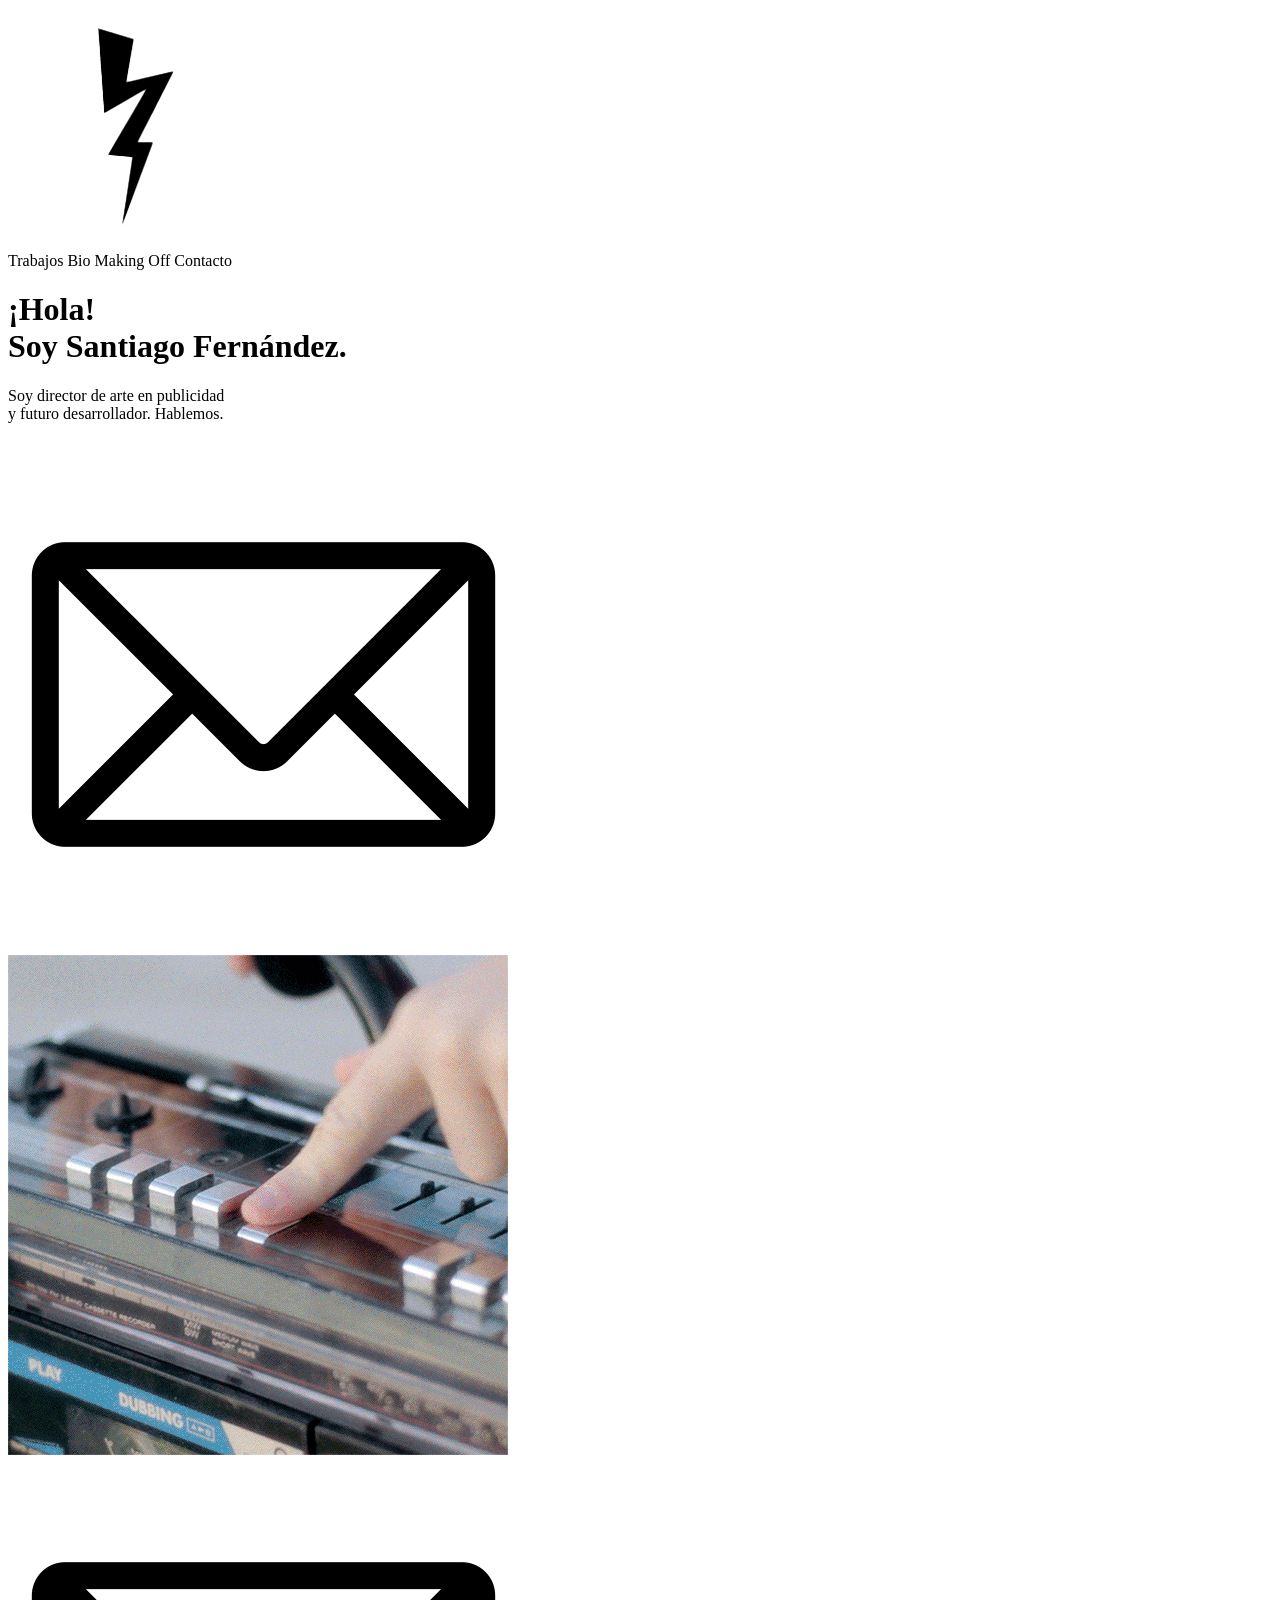
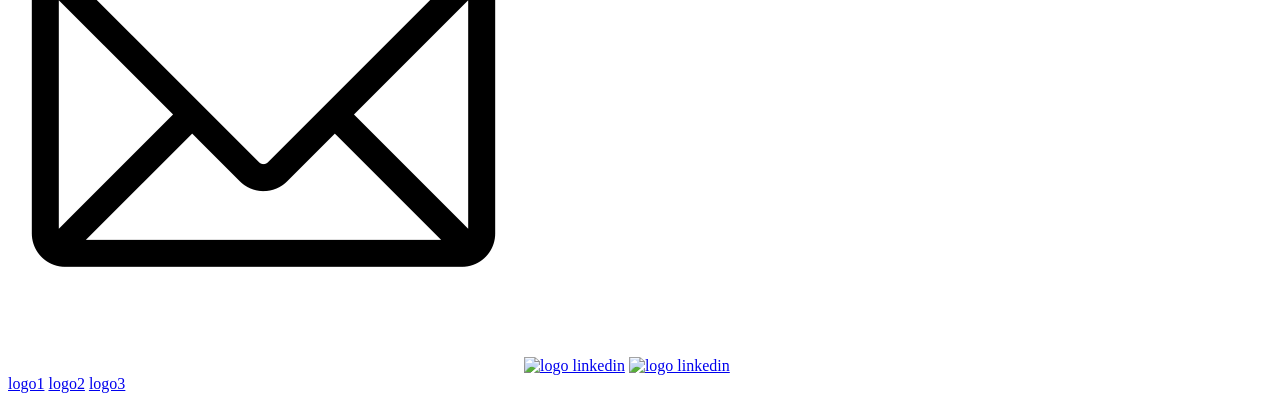
==== index.html @ 610b8cfe "commit despues de vincular remote github" ====
<!-- doc y tipo -->
<!DOCTYPE html>
<!-- idioma -->
<html lang="en">
  <!-- cabecera -->

  <head>
    <meta charset="UTF-8" />
    <meta http-equiv="X-UA-Compatible" content="IE=edge" />
    <meta name="viewport" content="width=device-width, initial-scale=1.0" />
    <title>Santiago Fernández</title>
    <link rel="shortcut icon" href="img/favicon.ico" />
    <!-- estilo externo -->
    <link rel="stylesheet" href="styles/style.css" />
    <!-- tipografias -->

    <!-- rubik -->
    <link rel="preconnect" href="https://fonts.googleapis.com" />
    <link rel="preconnect" href="https://fonts.gstatic.com" crossorigin />
    <link
      href="https://fonts.googleapis.com/css2?family=Rubik+Mono+One&display=swap"
      rel="stylesheet"
    />

    <!-- roboto -->
    <link rel="preconnect" href="https://fonts.googleapis.com" />
    <link rel="preconnect" href="https://fonts.gstatic.com" crossorigin />
    <link
      href="https://fonts.googleapis.com/css2?family=Roboto:wght@900&display=swap"
      rel="stylesheet"
    />

    <link rel="preconnect" href="https://fonts.googleapis.com" />
    <link rel="preconnect" href="https://fonts.gstatic.com" crossorigin />
    <link
      href="https://fonts.googleapis.com/css2?family=Roboto:wght@300&display=swap"
      rel="stylesheet"
    />
  </head>

  <!-- cuerpo -->

  <body>
    <!-- barra de navegacion -->
    <div class="nav">
      <!-- logo que va al home. Es el mismo para volver desde las otras paginas -->
      <span
        ><a href="index.html"
          ><img class="logoRayito" src="img/logo_home.png" alt="logoRayito"
        /></a>
      </span>

      <!-- secciones del sitio -->
      <div class="secciones">
        <a
          style="text-decoration: none; color: black"
          href="pages/trabajos.html"
          >Trabajos</a
        >

        <a style="text-decoration: none; color: black" href="pages/bio.html"
          >Bio</a
        >

        <a
          style="text-decoration: none; color: black"
          href="pages/Making_Off.html"
          >Making Off</a
        >

        <a
          style="text-decoration: none; color: black"
          href="pages/contacto.html"
          >Contacto</a
        >
      </div>
    </div>

    <!-- Titulo presentacion e inicio de web -->
    <div class="portada">
      <div class="textoIntro">
        <h1>
          ¡Hola! <br />
          Soy Santiago Fernández.
        </h1>
        <!-- Texto presentacion que va junto con el titulo -->
        <p>
          Soy director de arte en publicidad <br />
          y futuro desarrollador. Hablemos.
        </p>

        <!-- boton icono de mail que va debajo del texto de presentacion -->

        <div>
          <a href="pages/contacto.html"
            ><img class="sobre" src="img/img_home_mail.png" alt="iconoContacto"
          /></a>
        </div>
      </div>
    </div>

    <!-- background que va a la mitad y del lado derecho -->
    <span>
      <img class="gifBack" src="img/gif_home_ani.gif" alt="link trabajos"
    /></span>

    <!-- <a href="pages/trabajos.html">
        <section class="gifback">
        </section>
    </a> -->

    <!-- footer con logos de redes. va del lado izquierdo -->
    <footer class="footer">
      <span>
        <a class="footerMail" href="pages/contacto.html"
          ><img src="img/img_home_mail.png" alt="link contacto"
        /></a>

        <a
          class="footerIn"
          href="https://www.linkedin.com/in/santiago-fernández-19b98869/"
          ><img src="img/logo_in.png" alt="logo linkedin"
        /></a>

        <a
          class="footerIg"
          href="https://www.instagram.com/rayito.rayito.rayito/"
          ><img src="img/logo_ig.png" alt="logo linkedin"
        /></a>
      </span>
    </footer>

    <div class="footeralt">
      <a href="logo1">logo1</a>
      <a href="logo2">logo2</a>
      <a href="logo3">logo3</a>
    </div>
  </body>
</html>
<!-- fin del sitio -->
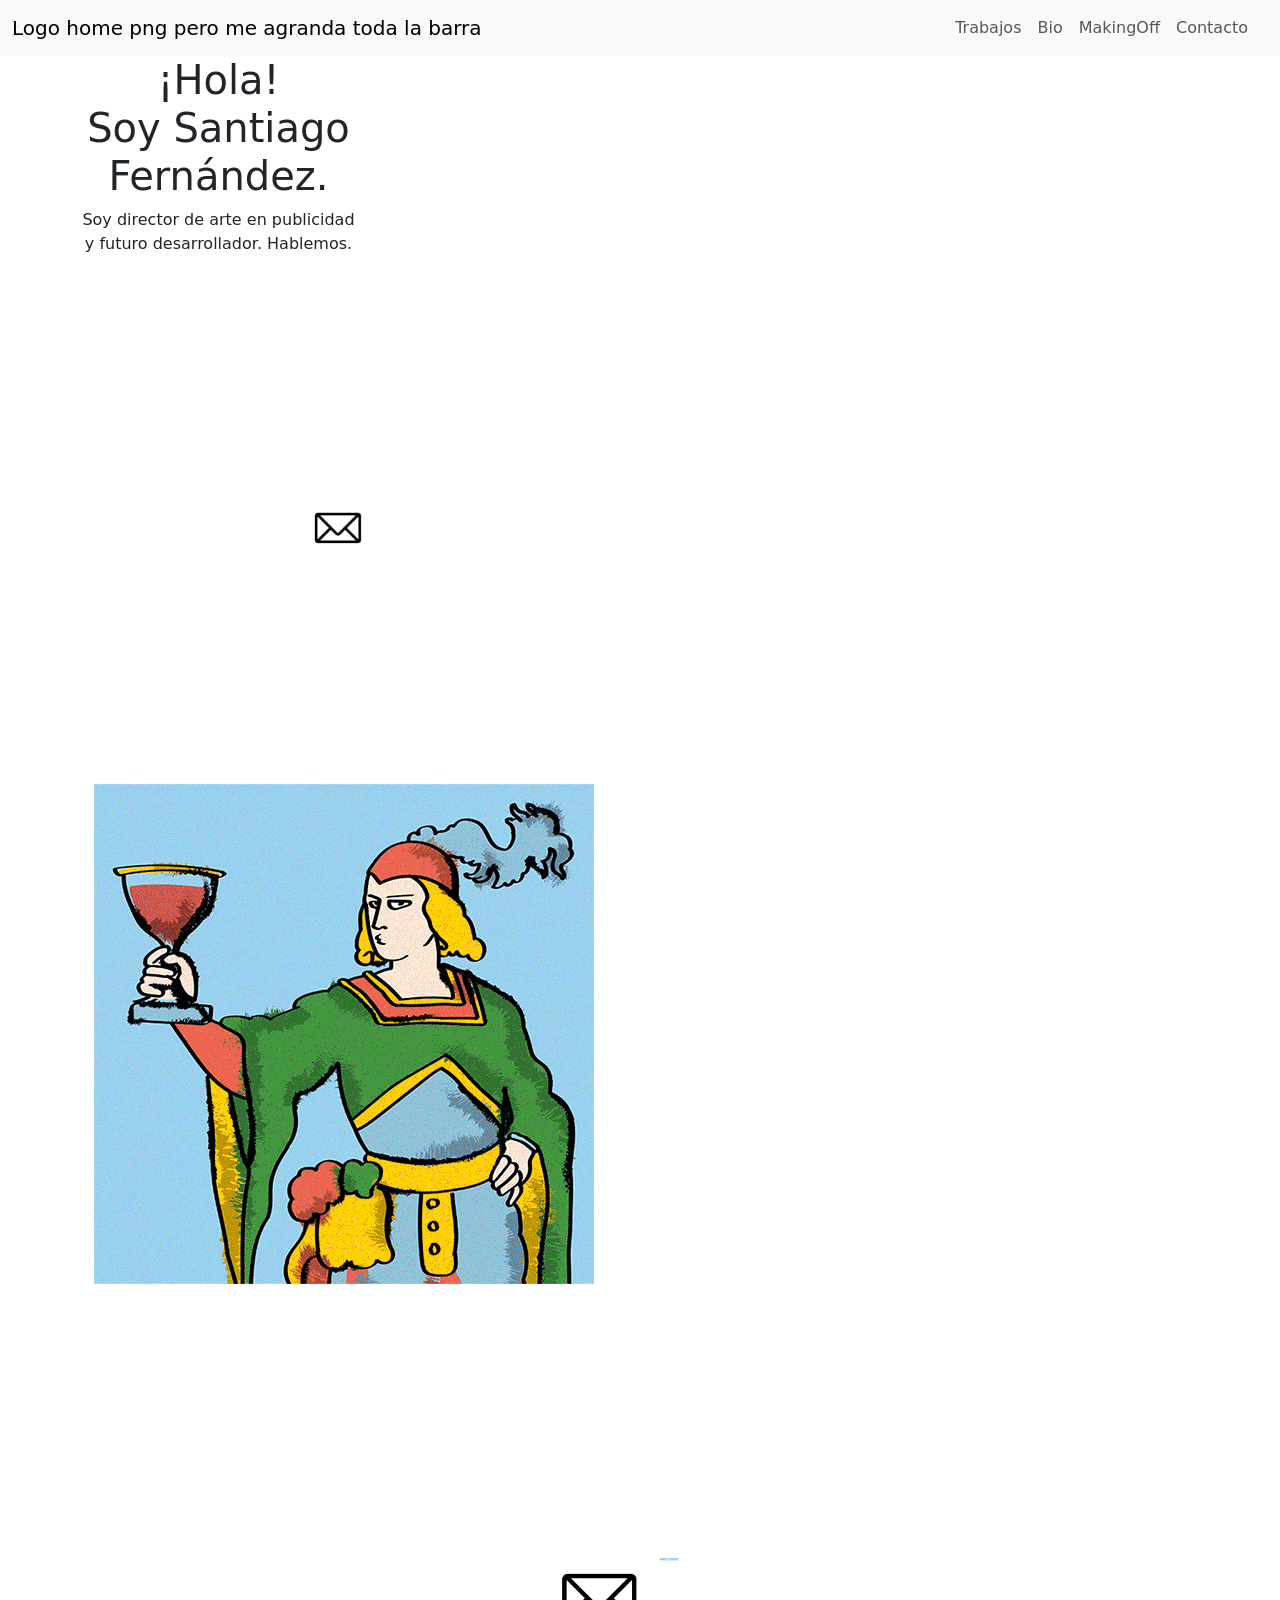
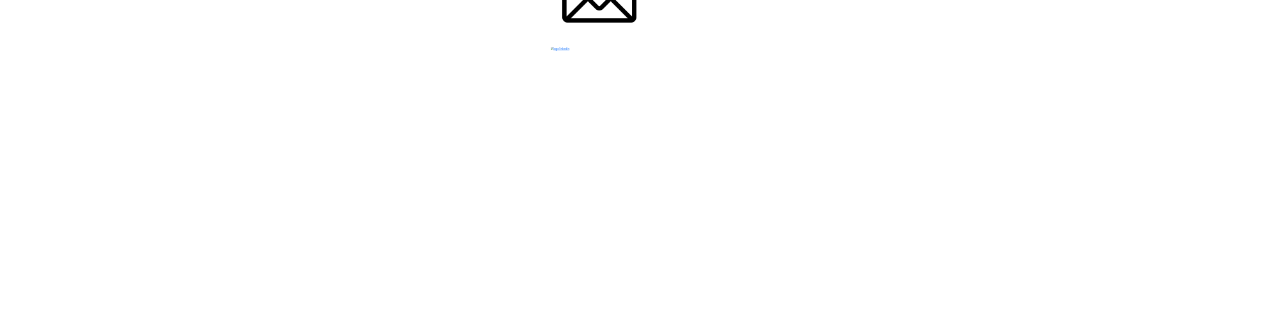
==== commit 584dee08: "commit pre entrega 2" ====
--- a/index.html
+++ b/index.html
@@ -3,7 +3,6 @@
 <!-- idioma -->
 <html lang="en">
   <!-- cabecera -->
-
   <head>
     <meta charset="UTF-8" />
     <meta http-equiv="X-UA-Compatible" content="IE=edge" />
@@ -11,7 +10,7 @@
     <title>Santiago Fernández</title>
     <link rel="shortcut icon" href="img/favicon.ico" />
     <!-- estilo externo -->
-    <link rel="stylesheet" href="styles/style.css" />
+    <link rel="stylesheet" href="css/styles.css" />
     <!-- tipografias -->
 
     <!-- rubik -->
@@ -36,22 +35,69 @@
       href="https://fonts.googleapis.com/css2?family=Roboto:wght@300&display=swap"
       rel="stylesheet"
     />
+
+    <!-- css bootstrap -->
+    <link
+      href="https://cdn.jsdelivr.net/npm/bootstrap@5.3.0-alpha1/dist/css/bootstrap.min.css"
+      rel="stylesheet"
+      integrity="sha384-GLhlTQ8iRABdZLl6O3oVMWSktQOp6b7In1Zl3/Jr59b6EGGoI1aFkw7cmDA6j6gD"
+      crossorigin="anonymous"
+    />
   </head>
 
   <!-- cuerpo -->
 
   <body>
+
+    <!-- NavBar de bootstrap modificada -->
+    <nav class="navbar navbar-expand-lg bg-body-tertiary">
+      <div class="container-fluid">
+        <a class="navbar-brand" href="index.html">Logo home png pero me agranda toda la barra</a>
+        <button class="navbar-toggler" type="button" data-bs-toggle="collapse" data-bs-target="#navbarNav" aria-controls="navbarNav" aria-expanded="false" aria-label="Toggle navigation">
+          <span class="navbar-toggler-icon"></span>
+        </button>
+        <!-- modificacion -->
+<div class="container">
+  <div class="row float-end">
+    <div class="row">
+
+        <div class="collapse navbar-collapse" id="navbarNav">
+          <ul class="navbar-nav">
+            <li class="nav-item">
+              <a class="nav-link" href="pages/trabajos.html">Trabajos</a>
+            </li>
+            <li class="nav-item">
+              <a class="nav-link" href="pages/bio.html">Bio</a>
+            </li>
+            <li class="nav-item">
+              <a class="nav-link" href="pages/Making_Off.html">MakingOff</a>
+            </li>
+            <li class="nav-item">
+              <a class="nav-link" href="pages/contacto.html">Contacto</a>
+            </li>
+          </ul>
+        </div>
+
+      </div>
+    </div>
+  </div>
+
+      </div>
+    </nav>
+
+
+
     <!-- barra de navegacion -->
-    <div class="nav">
+    <!-- <div class="nav"> -->
       <!-- logo que va al home. Es el mismo para volver desde las otras paginas -->
-      <span
-        ><a href="index.html"
+      <!-- <div>
+        <a href="index.html"
           ><img class="logoRayito" src="img/logo_home.png" alt="logoRayito"
         /></a>
-      </span>
+      </div> -->
 
       <!-- secciones del sitio -->
-      <div class="secciones">
+      <!-- <div class="secciones">
         <a
           style="text-decoration: none; color: black"
           href="pages/trabajos.html"
@@ -74,35 +120,48 @@
           >Contacto</a
         >
       </div>
-    </div>
-
-    <!-- Titulo presentacion e inicio de web -->
-    <div class="portada">
-      <div class="textoIntro">
-        <h1>
-          ¡Hola! <br />
-          Soy Santiago Fernández.
-        </h1>
-        <!-- Texto presentacion que va junto con el titulo -->
-        <p>
-          Soy director de arte en publicidad <br />
-          y futuro desarrollador. Hablemos.
-        </p>
-
-        <!-- boton icono de mail que va debajo del texto de presentacion -->
-
-        <div>
-          <a href="pages/contacto.html"
-            ><img class="sobre" src="img/img_home_mail.png" alt="iconoContacto"
-          /></a>
-        </div>
-      </div>
-    </div>
-
-    <!-- background que va a la mitad y del lado derecho -->
-    <span>
-      <img class="gifBack" src="img/gif_home_ani.gif" alt="link trabajos"
-    /></span>
+    </div> -->
+
+    <div class="container portada">
+      <div class="row textoIntro">
+        <!-- bloque col para desktop  -->
+        <div class="col-lg-6 col-xl-6 col-xxl-6">
+          <!-- bloques col elementos -->
+          <div class="col-xs-12 col-lg-6 col-xl-6 col-xxl-6">
+            <!-- Titulo presentacion e inicio de web -->
+            <h1 class="text-center">
+              ¡Hola! <br />
+              Soy Santiago Fernández.
+            </h1>
+          </div>
+          <!-- Texto presentacion que va junto con el titulo -->
+          <div class="col-xs-12 col-lg-6 col-xl-6 col-xxl-6">
+            <p class="text-center">
+              Soy director de arte en publicidad <br/>
+              y futuro desarrollador. Hablemos.
+            </p>
+          </div>
+          <!-- boton icono de mail que va debajo del texto de presentacion -->
+          <div class="col-xs-2 col-lg-6 col-xl-6 col-xxl-6">
+            <a href="pages/contacto.html"
+              ><img
+                class="sobre"
+                src="img/img_home_mail.png"
+                alt="iconoContacto"
+            /></a>
+          </div>
+        </div>
+      </div>
+    </div>
+
+    <!-- gif que ocupa la mitad del ancho del lado derecho en desktop -->
+    <div class="container gif">
+      <div class="row m-0 gif">
+        <div class="col-xs-12 col-sm-12 col-md-12 col-lg-6 col-xl-6 col-xxl-6">
+          <img class="img-fluid gifBack" src="img/gif_home_ani.gif" alt="gif" />
+        </div>
+      </div>
+    </div>
 
     <!-- <a href="pages/trabajos.html">
         <section class="gifback">
@@ -110,31 +169,36 @@
     </a> -->
 
     <!-- footer con logos de redes. va del lado izquierdo -->
-    <footer class="footer">
-      <span>
-        <a class="footerMail" href="pages/contacto.html"
-          ><img src="img/img_home_mail.png" alt="link contacto"
-        /></a>
-
-        <a
-          class="footerIn"
-          href="https://www.linkedin.com/in/santiago-fernández-19b98869/"
-          ><img src="img/logo_in.png" alt="logo linkedin"
-        /></a>
-
-        <a
-          class="footerIg"
-          href="https://www.instagram.com/rayito.rayito.rayito/"
-          ><img src="img/logo_ig.png" alt="logo linkedin"
-        /></a>
-      </span>
-    </footer>
-
-    <div class="footeralt">
-      <a href="logo1">logo1</a>
-      <a href="logo2">logo2</a>
-      <a href="logo3">logo3</a>
-    </div>
+    <div class="container footer">
+      <div class="row footer">
+        <div class="col m-5">
+          <a class="footerMail" href="pages/contacto.html"
+            ><img src="img/img_home_mail.png" alt="link contacto"
+          /></a>
+        </div>
+        <div class="col m-5">
+          <a
+            class="footerIn"
+            href="https://www.linkedin.com/in/santiago-fernández-19b98869/"
+            ><img src="img/logo_in.png" alt="logo linkedin"
+          /></a>
+        </div>
+        <div class="col m-5"></div>
+          <a
+            class="footerIg"
+            href="https://www.instagram.com/rayito.rayito.rayito/"
+            ><img src="img/logo_ig.png" alt="logo linkedin"
+          /></a>
+        </div>
+      </div>
+    </div>
+
+    <!-- js bootstrap -->
+    <script
+      src="https://cdn.jsdelivr.net/npm/bootstrap@5.3.0-alpha1/dist/js/bootstrap.bundle.min.js"
+      integrity="sha384-w76AqPfDkMBDXo30jS1Sgez6pr3x5MlQ1ZAGC+nuZB+EYdgRZgiwxhTBTkF7CXvN"
+      crossorigin="anonymous"
+    ></script>
   </body>
 </html>
-<!-- fin del sitio -->+<!-- fin del sitio -->
--- a/css/styles.css
+++ b/css/styles.css
@@ -0,0 +1,17 @@
+/*
+.textoIntro {
+  text-align: center;
+}*/
+
+.sobre {
+  scale: 10%;
+}
+
+.logoRayito {
+  scale: 20%;
+}
+
+.footer {
+  scale: 40%;
+}
+
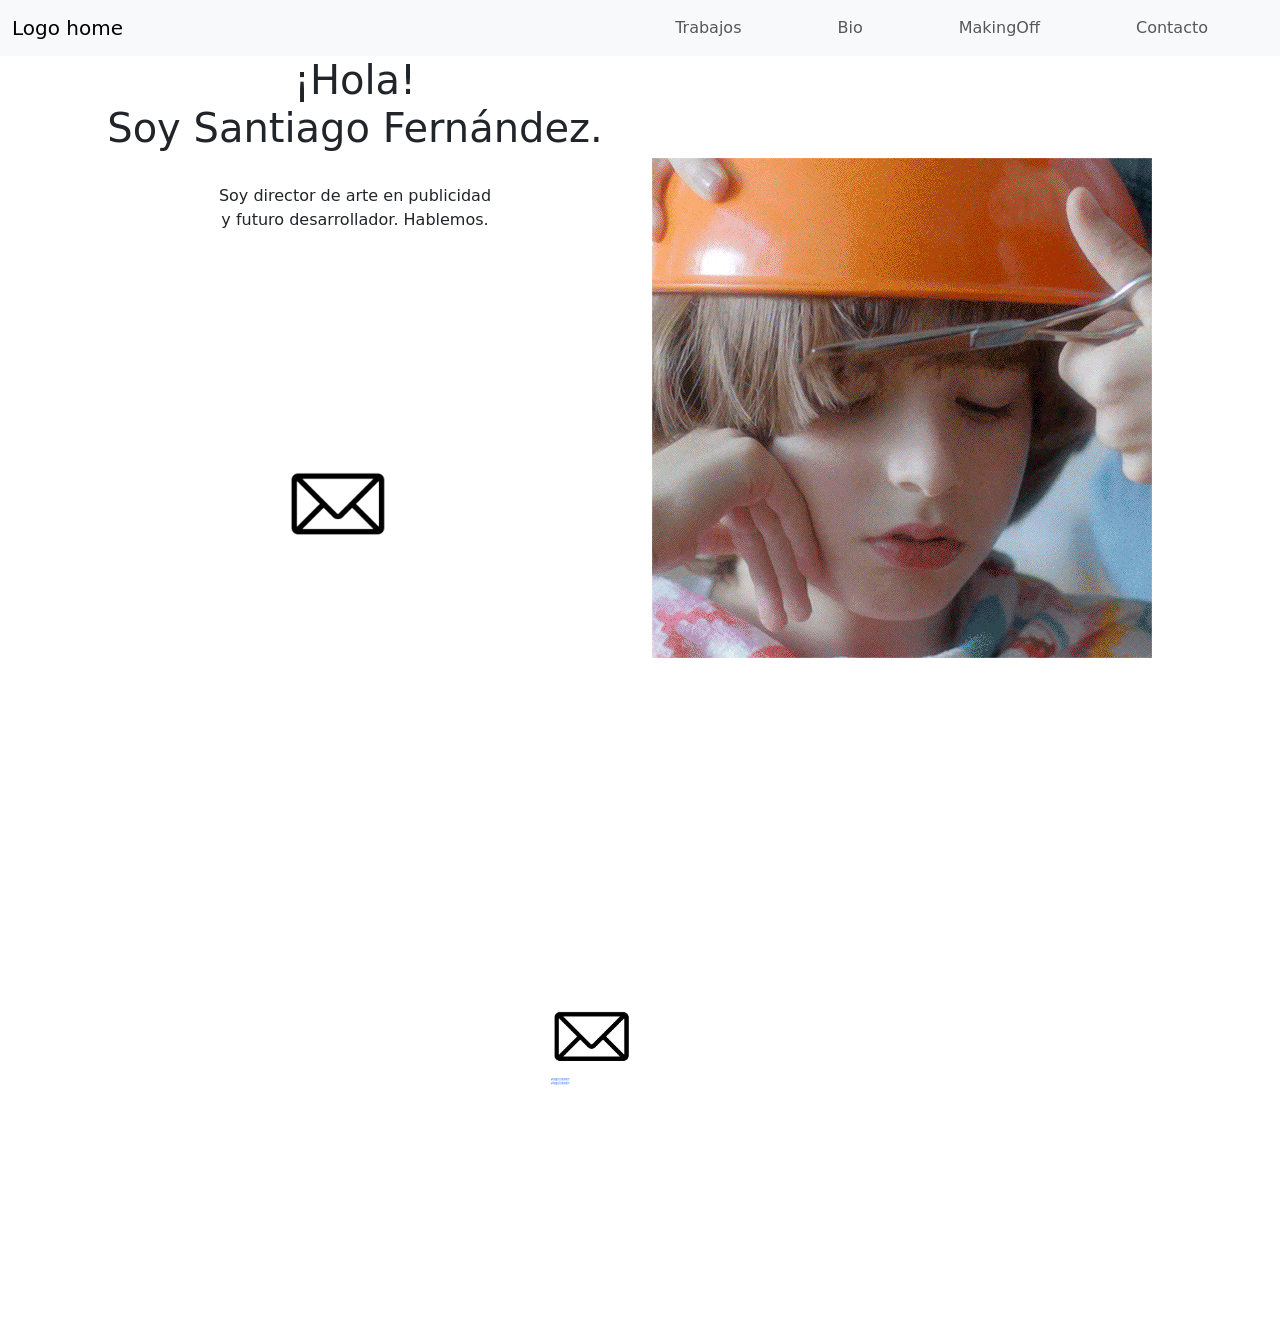
==== commit 4a11cd2d: "ajustes home" ====
--- a/index.html
+++ b/index.html
@@ -48,148 +48,103 @@
   <!-- cuerpo -->
 
   <body>
-
     <!-- NavBar de bootstrap modificada -->
     <nav class="navbar navbar-expand-lg bg-body-tertiary">
       <div class="container-fluid">
-        <a class="navbar-brand" href="index.html">Logo home png pero me agranda toda la barra</a>
-        <button class="navbar-toggler" type="button" data-bs-toggle="collapse" data-bs-target="#navbarNav" aria-controls="navbarNav" aria-expanded="false" aria-label="Toggle navigation">
+        <a class="navbar-brand" href="index.html">Logo home</a>
+        <button
+          class="navbar-toggler"
+          type="button"
+          data-bs-toggle="collapse"
+          data-bs-target="#navbarNav"
+          aria-controls="navbarNav"
+          aria-expanded="false"
+          aria-label="Toggle navigation"
+        >
           <span class="navbar-toggler-icon"></span>
         </button>
         <!-- modificacion -->
-<div class="container">
-  <div class="row float-end">
-    <div class="row">
-
-        <div class="collapse navbar-collapse" id="navbarNav">
-          <ul class="navbar-nav">
-            <li class="nav-item">
-              <a class="nav-link" href="pages/trabajos.html">Trabajos</a>
-            </li>
-            <li class="nav-item">
-              <a class="nav-link" href="pages/bio.html">Bio</a>
-            </li>
-            <li class="nav-item">
-              <a class="nav-link" href="pages/Making_Off.html">MakingOff</a>
-            </li>
-            <li class="nav-item">
-              <a class="nav-link" href="pages/contacto.html">Contacto</a>
-            </li>
-          </ul>
+        <div class="container">
+          <div class="row float-end">
+            <div class="row">
+              <div class="collapse navbar-collapse" id="navbarNav">
+                <ul class="navbar-nav">
+                  <li class="nav-item">
+                    <a class="nav-link" href="pages/trabajos.html">Trabajos</a>
+                  </li>
+                  <li class="nav-item">
+                    <a class="nav-link" href="pages/bio.html">Bio</a>
+                  </li>
+                  <li class="nav-item">
+                    <a class="nav-link" href="pages/making_off.html"
+                      >MakingOff</a
+                    >
+                  </li>
+                  <li class="nav-item">
+                    <a class="nav-link" href="pages/contacto.html">Contacto</a>
+                  </li>
+                </ul>
+              </div>
+            </div>
+          </div>
         </div>
-
-      </div>
-    </div>
-  </div>
-
       </div>
     </nav>
 
+    <div class="container portada">
+      <div class="row align-items-center">
+        <!-- bloque col para desktop  -->
+        <div class="col-sm-12 col-lg-6">
+          <!-- Titulo presentacion e inicio de web -->
 
+          <h1 class="text-center">
+            ¡Hola! <br />
+            Soy Santiago Fernández.
+          </h1>
+          <br />
+          <!-- Texto presentacion que va junto con el titulo -->
+          <p class="text-center">
+            Soy director de arte en publicidad <br />
+            y futuro desarrollador. Hablemos.
+          </p>
 
-    <!-- barra de navegacion -->
-    <!-- <div class="nav"> -->
-      <!-- logo que va al home. Es el mismo para volver desde las otras paginas -->
-      <!-- <div>
-        <a href="index.html"
-          ><img class="logoRayito" src="img/logo_home.png" alt="logoRayito"
-        /></a>
-      </div> -->
-
-      <!-- secciones del sitio -->
-      <!-- <div class="secciones">
-        <a
-          style="text-decoration: none; color: black"
-          href="pages/trabajos.html"
-          >Trabajos</a
-        >
-
-        <a style="text-decoration: none; color: black" href="pages/bio.html"
-          >Bio</a
-        >
-
-        <a
-          style="text-decoration: none; color: black"
-          href="pages/Making_Off.html"
-          >Making Off</a
-        >
-
-        <a
-          style="text-decoration: none; color: black"
-          href="pages/contacto.html"
-          >Contacto</a
-        >
-      </div>
-    </div> -->
-
-    <div class="container portada">
-      <div class="row textoIntro">
-        <!-- bloque col para desktop  -->
-        <div class="col-lg-6 col-xl-6 col-xxl-6">
-          <!-- bloques col elementos -->
-          <div class="col-xs-12 col-lg-6 col-xl-6 col-xxl-6">
-            <!-- Titulo presentacion e inicio de web -->
-            <h1 class="text-center">
-              ¡Hola! <br />
-              Soy Santiago Fernández.
-            </h1>
-          </div>
-          <!-- Texto presentacion que va junto con el titulo -->
-          <div class="col-xs-12 col-lg-6 col-xl-6 col-xxl-6">
-            <p class="text-center">
-              Soy director de arte en publicidad <br/>
-              y futuro desarrollador. Hablemos.
-            </p>
-          </div>
           <!-- boton icono de mail que va debajo del texto de presentacion -->
-          <div class="col-xs-2 col-lg-6 col-xl-6 col-xxl-6">
-            <a href="pages/contacto.html"
-              ><img
-                class="sobre"
-                src="img/img_home_mail.png"
-                alt="iconoContacto"
-            /></a>
-          </div>
+          <a href="pages/contacto.html"
+            ><img
+              class="iconMail"
+              src="img/img_home_mail.png"
+              alt="logo rayito"
+          /></a>
+        </div>
+        <div class="col-sm-12 col-lg-6">
+          <img class="img-fluid gifBack" src="img/gif_home_ani.gif" alt="gif" />
         </div>
       </div>
     </div>
 
     <!-- gif que ocupa la mitad del ancho del lado derecho en desktop -->
     <div class="container gif">
-      <div class="row m-0 gif">
-        <div class="col-xs-12 col-sm-12 col-md-12 col-lg-6 col-xl-6 col-xxl-6">
-          <img class="img-fluid gifBack" src="img/gif_home_ani.gif" alt="gif" />
-        </div>
-      </div>
+      <div class="row"></div>
     </div>
-
-    <!-- <a href="pages/trabajos.html">
-        <section class="gifback">
-        </section>
-    </a> -->
 
     <!-- footer con logos de redes. va del lado izquierdo -->
     <div class="container footer">
       <div class="row footer">
-        <div class="col m-5">
-          <a class="footerMail" href="pages/contacto.html"
-            ><img src="img/img_home_mail.png" alt="link contacto"
-          /></a>
-        </div>
-        <div class="col m-5">
-          <a
-            class="footerIn"
-            href="https://www.linkedin.com/in/santiago-fernández-19b98869/"
-            ><img src="img/logo_in.png" alt="logo linkedin"
-          /></a>
-        </div>
-        <div class="col m-5"></div>
-          <a
-            class="footerIg"
-            href="https://www.instagram.com/rayito.rayito.rayito/"
-            ><img src="img/logo_ig.png" alt="logo linkedin"
-          /></a>
-        </div>
+        <a class="footerMail" href="pages/contacto.html"
+          ><img src="img/img_home_mail.png" alt="link contacto"
+        /></a>
+
+        <a class="footerIn"
+          href="https://www.linkedin.com/in/santiago-fernández-19b98869/">
+          <img src="img/logo_in.png" alt="logo linkedin"
+        />
+      </a>
+
+        <a
+          class="footerIg"
+          href="https://www.instagram.com/rayito.rayito.rayito/"
+          ><img src="img/logo_ig.png" alt="logo linkedin" />
+        </a>
       </div>
     </div>
 
--- a/css/styles.css
+++ b/css/styles.css
@@ -1,7 +1,3 @@
-/*
-.textoIntro {
-  text-align: center;
-}*/
 
 .sobre {
   scale: 10%;
@@ -15,3 +11,14 @@
   scale: 40%;
 }
 
+.nav-item{
+  margin:0 40px;
+}
+
+.navbar{
+  background: transparent;
+}
+
+.iconMail{
+  scale: 20%;
+}
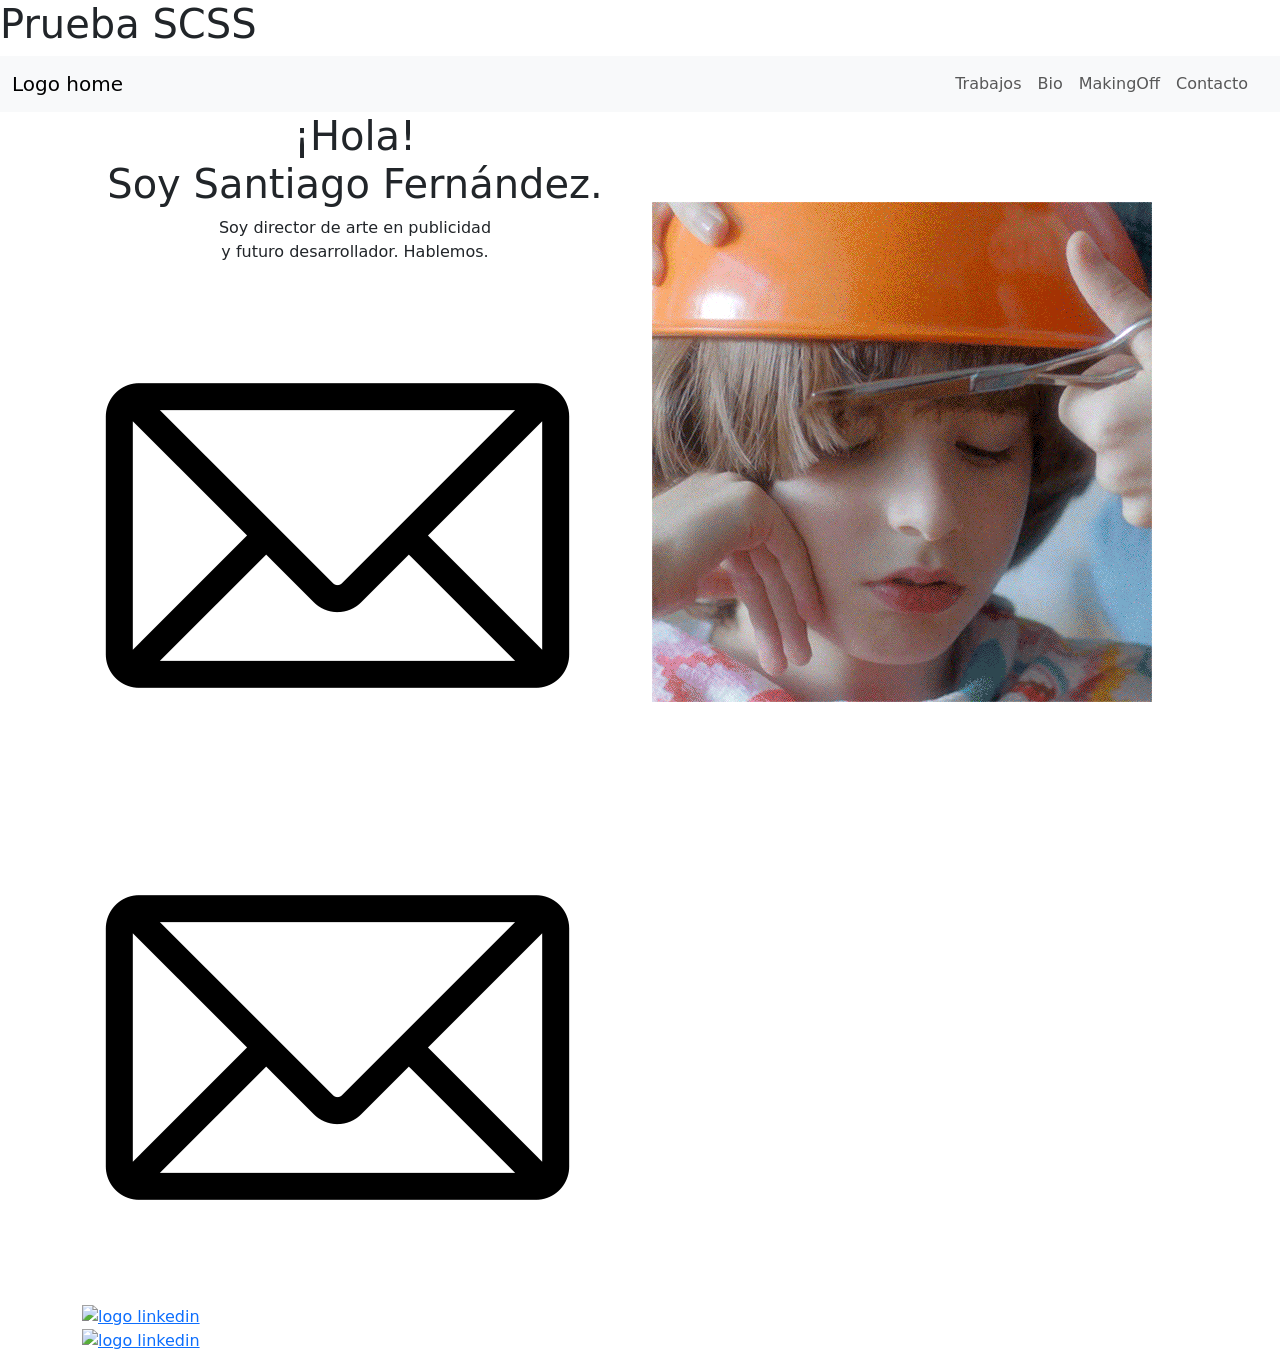
==== commit 4b614a7c: "commit con sass" ====
--- a/index.html
+++ b/index.html
@@ -2,158 +2,131 @@
 <!DOCTYPE html>
 <!-- idioma -->
 <html lang="en">
-  <!-- cabecera -->
-  <head>
-    <meta charset="UTF-8" />
-    <meta http-equiv="X-UA-Compatible" content="IE=edge" />
-    <meta name="viewport" content="width=device-width, initial-scale=1.0" />
-    <title>Santiago Fernández</title>
-    <link rel="shortcut icon" href="img/favicon.ico" />
-    <!-- estilo externo -->
-    <link rel="stylesheet" href="css/styles.css" />
-    <!-- tipografias -->
+<!-- cabecera -->
 
-    <!-- rubik -->
-    <link rel="preconnect" href="https://fonts.googleapis.com" />
-    <link rel="preconnect" href="https://fonts.gstatic.com" crossorigin />
-    <link
-      href="https://fonts.googleapis.com/css2?family=Rubik+Mono+One&display=swap"
-      rel="stylesheet"
-    />
+<head>
+  <meta charset="UTF-8" />
+  <meta http-equiv="X-UA-Compatible" content="IE=edge" />
+  <meta name="viewport" content="width=device-width, initial-scale=1.0" />
+  <title>Santiago Fernández</title>
+  <link rel="shortcut icon" href="img/favicon.ico" />
+  <!-- estilo externo -->
+  <link rel="stylesheet" href="css/styles.css" />
+  <!-- tipografias -->
 
-    <!-- roboto -->
-    <link rel="preconnect" href="https://fonts.googleapis.com" />
-    <link rel="preconnect" href="https://fonts.gstatic.com" crossorigin />
-    <link
-      href="https://fonts.googleapis.com/css2?family=Roboto:wght@900&display=swap"
-      rel="stylesheet"
-    />
+  <!-- rubik -->
+  <link rel="preconnect" href="https://fonts.googleapis.com">
+  <link rel="preconnect" href="https://fonts.gstatic.com" crossorigin>
+  <link href="https://fonts.googleapis.com/css2?family=Rubik:wght@300&display=swap" rel="stylesheet">
 
-    <link rel="preconnect" href="https://fonts.googleapis.com" />
-    <link rel="preconnect" href="https://fonts.gstatic.com" crossorigin />
-    <link
-      href="https://fonts.googleapis.com/css2?family=Roboto:wght@300&display=swap"
-      rel="stylesheet"
-    />
+  <link rel="preconnect" href="https://fonts.googleapis.com">
+  <link rel="preconnect" href="https://fonts.gstatic.com" crossorigin>
+  <link href="https://fonts.googleapis.com/css2?family=Rubik:wght@800&display=swap" rel="stylesheet" />
 
-    <!-- css bootstrap -->
-    <link
-      href="https://cdn.jsdelivr.net/npm/bootstrap@5.3.0-alpha1/dist/css/bootstrap.min.css"
-      rel="stylesheet"
-      integrity="sha384-GLhlTQ8iRABdZLl6O3oVMWSktQOp6b7In1Zl3/Jr59b6EGGoI1aFkw7cmDA6j6gD"
-      crossorigin="anonymous"
-    />
-  </head>
 
-  <!-- cuerpo -->
 
-  <body>
-    <!-- NavBar de bootstrap modificada -->
-    <nav class="navbar navbar-expand-lg bg-body-tertiary">
-      <div class="container-fluid">
-        <a class="navbar-brand" href="index.html">Logo home</a>
-        <button
-          class="navbar-toggler"
-          type="button"
-          data-bs-toggle="collapse"
-          data-bs-target="#navbarNav"
-          aria-controls="navbarNav"
-          aria-expanded="false"
-          aria-label="Toggle navigation"
-        >
-          <span class="navbar-toggler-icon"></span>
-        </button>
-        <!-- modificacion -->
-        <div class="container">
-          <div class="row float-end">
-            <div class="row">
-              <div class="collapse navbar-collapse" id="navbarNav">
-                <ul class="navbar-nav">
-                  <li class="nav-item">
-                    <a class="nav-link" href="pages/trabajos.html">Trabajos</a>
-                  </li>
-                  <li class="nav-item">
-                    <a class="nav-link" href="pages/bio.html">Bio</a>
-                  </li>
-                  <li class="nav-item">
-                    <a class="nav-link" href="pages/making_off.html"
-                      >MakingOff</a
-                    >
-                  </li>
-                  <li class="nav-item">
-                    <a class="nav-link" href="pages/contacto.html">Contacto</a>
-                  </li>
-                </ul>
-              </div>
+  <!-- roboto -->
+  <link rel="preconnect" href="https://fonts.googleapis.com" />
+  <link rel="preconnect" href="https://fonts.gstatic.com" crossorigin />
+  <link href="https://fonts.googleapis.com/css2?family=Roboto:wght@900&display=swap" rel="stylesheet" />
+
+  <link rel="preconnect" href="https://fonts.googleapis.com" />
+  <link rel="preconnect" href="https://fonts.gstatic.com" crossorigin />
+  <link href="https://fonts.googleapis.com/css2?family=Roboto:wght@300&display=swap" rel="stylesheet" />
+
+  <!-- css bootstrap -->
+  <link href="https://cdn.jsdelivr.net/npm/bootstrap@5.3.0-alpha1/dist/css/bootstrap.min.css" rel="stylesheet"
+    integrity="sha384-GLhlTQ8iRABdZLl6O3oVMWSktQOp6b7In1Zl3/Jr59b6EGGoI1aFkw7cmDA6j6gD" crossorigin="anonymous" />
+</head>
+
+<!-- cuerpo -->
+
+<body>
+
+  <div>
+    <h1>Prueba SCSS</h1>
+  </div>
+
+  <!-- NavBar de bootstrap modificada -->
+  <nav class="navbar navbar-expand-lg bg-body-tertiary">
+    <div class="container-fluid">
+      <a class="navbar-brand" href="index.html">Logo home</a>
+      <button class="navbar-toggler" type="button" data-bs-toggle="collapse" data-bs-target="#navbarNav"
+        aria-controls="navbarNav" aria-expanded="false" aria-label="Toggle navigation">
+        <span class="navbar-toggler-icon"></span>
+      </button>
+      <!-- modificacion -->
+      <div class="container">
+        <div class="row float-end">
+          <div class="row">
+            <div class="collapse navbar-collapse" id="navbarNav">
+              <ul class="navbar-nav">
+                <li class="nav-item">
+                  <a class="nav-link" href="pages/trabajos.html">Trabajos</a>
+                </li>
+                <li class="nav-item">
+                  <a class="nav-link" href="pages/bio.html">Bio</a>
+                </li>
+                <li class="nav-item">
+                  <a class="nav-link" href="pages/making_off.html">MakingOff</a>
+                </li>
+                <li class="nav-item">
+                  <a class="nav-link" href="pages/contacto.html">Contacto</a>
+                </li>
+              </ul>
             </div>
           </div>
         </div>
       </div>
-    </nav>
+    </div>
+  </nav>
 
-    <div class="container portada">
-      <div class="row align-items-center">
-        <!-- bloque col para desktop  -->
-        <div class="col-sm-12 col-lg-6">
-          <!-- Titulo presentacion e inicio de web -->
+  <div class="container portada">
+    <div class="row align-items-center">
+      <!-- bloque col para desktop  -->
+      <div class="col-sm-12 col-lg-6">
+        <!-- Titulo presentacion e inicio de web -->
 
-          <h1 class="text-center">
-            ¡Hola! <br />
-            Soy Santiago Fernández.
-          </h1>
-          <br />
-          <!-- Texto presentacion que va junto con el titulo -->
-          <p class="text-center">
-            Soy director de arte en publicidad <br />
-            y futuro desarrollador. Hablemos.
-          </p>
+        <h1 class="text-center">
+          ¡Hola! <br />
+          Soy Santiago Fernández.
+        </h1>
+        <!-- Texto presentacion que va junto con el titulo -->
+        <p class="text-center">
+          Soy director de arte en publicidad <br />
+          y futuro desarrollador. Hablemos.
+        </p>
 
-          <!-- boton icono de mail que va debajo del texto de presentacion -->
-          <a href="pages/contacto.html"
-            ><img
-              class="iconMail"
-              src="img/img_home_mail.png"
-              alt="logo rayito"
-          /></a>
-        </div>
-        <div class="col-sm-12 col-lg-6">
-          <img class="img-fluid gifBack" src="img/gif_home_ani.gif" alt="gif" />
-        </div>
+        <!-- boton icono de mail que va debajo del texto de presentacion -->
+        <a href="pages/contacto.html"><img class="portada__iconMail"src="img/img_home_mail.png" alt="logo rayito"></a>
+      </div>
+      <!-- gif que ocupa la mitad del ancho del lado derecho en desktop -->
+      <div class="col-sm-12 col-lg-6">
+        <img class="img-fluid gifBack" src="img/gif_home_ani.gif" alt="gif" />
       </div>
     </div>
+  </div>
 
-    <!-- gif que ocupa la mitad del ancho del lado derecho en desktop -->
-    <div class="container gif">
-      <div class="row"></div>
-    </div>
+  <!-- footer con logos de redes. va del lado izquierdo -->
+  <div class="container footer">
+    <div class="row footer">
+      <a class="footerMail" href="pages/contacto.html"><img src="img/img_home_mail.png" alt="link contacto" /></a>
 
-    <!-- footer con logos de redes. va del lado izquierdo -->
-    <div class="container footer">
-      <div class="row footer">
-        <a class="footerMail" href="pages/contacto.html"
-          ><img src="img/img_home_mail.png" alt="link contacto"
-        /></a>
-
-        <a class="footerIn"
-          href="https://www.linkedin.com/in/santiago-fernández-19b98869/">
-          <img src="img/logo_in.png" alt="logo linkedin"
-        />
+      <a class="footerIn" href="https://www.linkedin.com/in/santiago-fernández-19b98869/">
+        <img src="img/logo_in.png" alt="logo linkedin" />
       </a>
 
-        <a
-          class="footerIg"
-          href="https://www.instagram.com/rayito.rayito.rayito/"
-          ><img src="img/logo_ig.png" alt="logo linkedin" />
-        </a>
-      </div>
+      <a class="footerIg" href="https://www.instagram.com/rayito.rayito.rayito/"><img src="img/logo_ig.png"
+          alt="logo linkedin" />
+      </a>
     </div>
+  </div>
 
-    <!-- js bootstrap -->
-    <script
-      src="https://cdn.jsdelivr.net/npm/bootstrap@5.3.0-alpha1/dist/js/bootstrap.bundle.min.js"
-      integrity="sha384-w76AqPfDkMBDXo30jS1Sgez6pr3x5MlQ1ZAGC+nuZB+EYdgRZgiwxhTBTkF7CXvN"
-      crossorigin="anonymous"
-    ></script>
-  </body>
+  <!-- js bootstrap -->
+  <script src="https://cdn.jsdelivr.net/npm/bootstrap@5.3.0-alpha1/dist/js/bootstrap.bundle.min.js"
+    integrity="sha384-w76AqPfDkMBDXo30jS1Sgez6pr3x5MlQ1ZAGC+nuZB+EYdgRZgiwxhTBTkF7CXvN"
+    crossorigin="anonymous"></script>
+</body>
+
 </html>
-<!-- fin del sitio -->
+<!-- fin del sitio -->
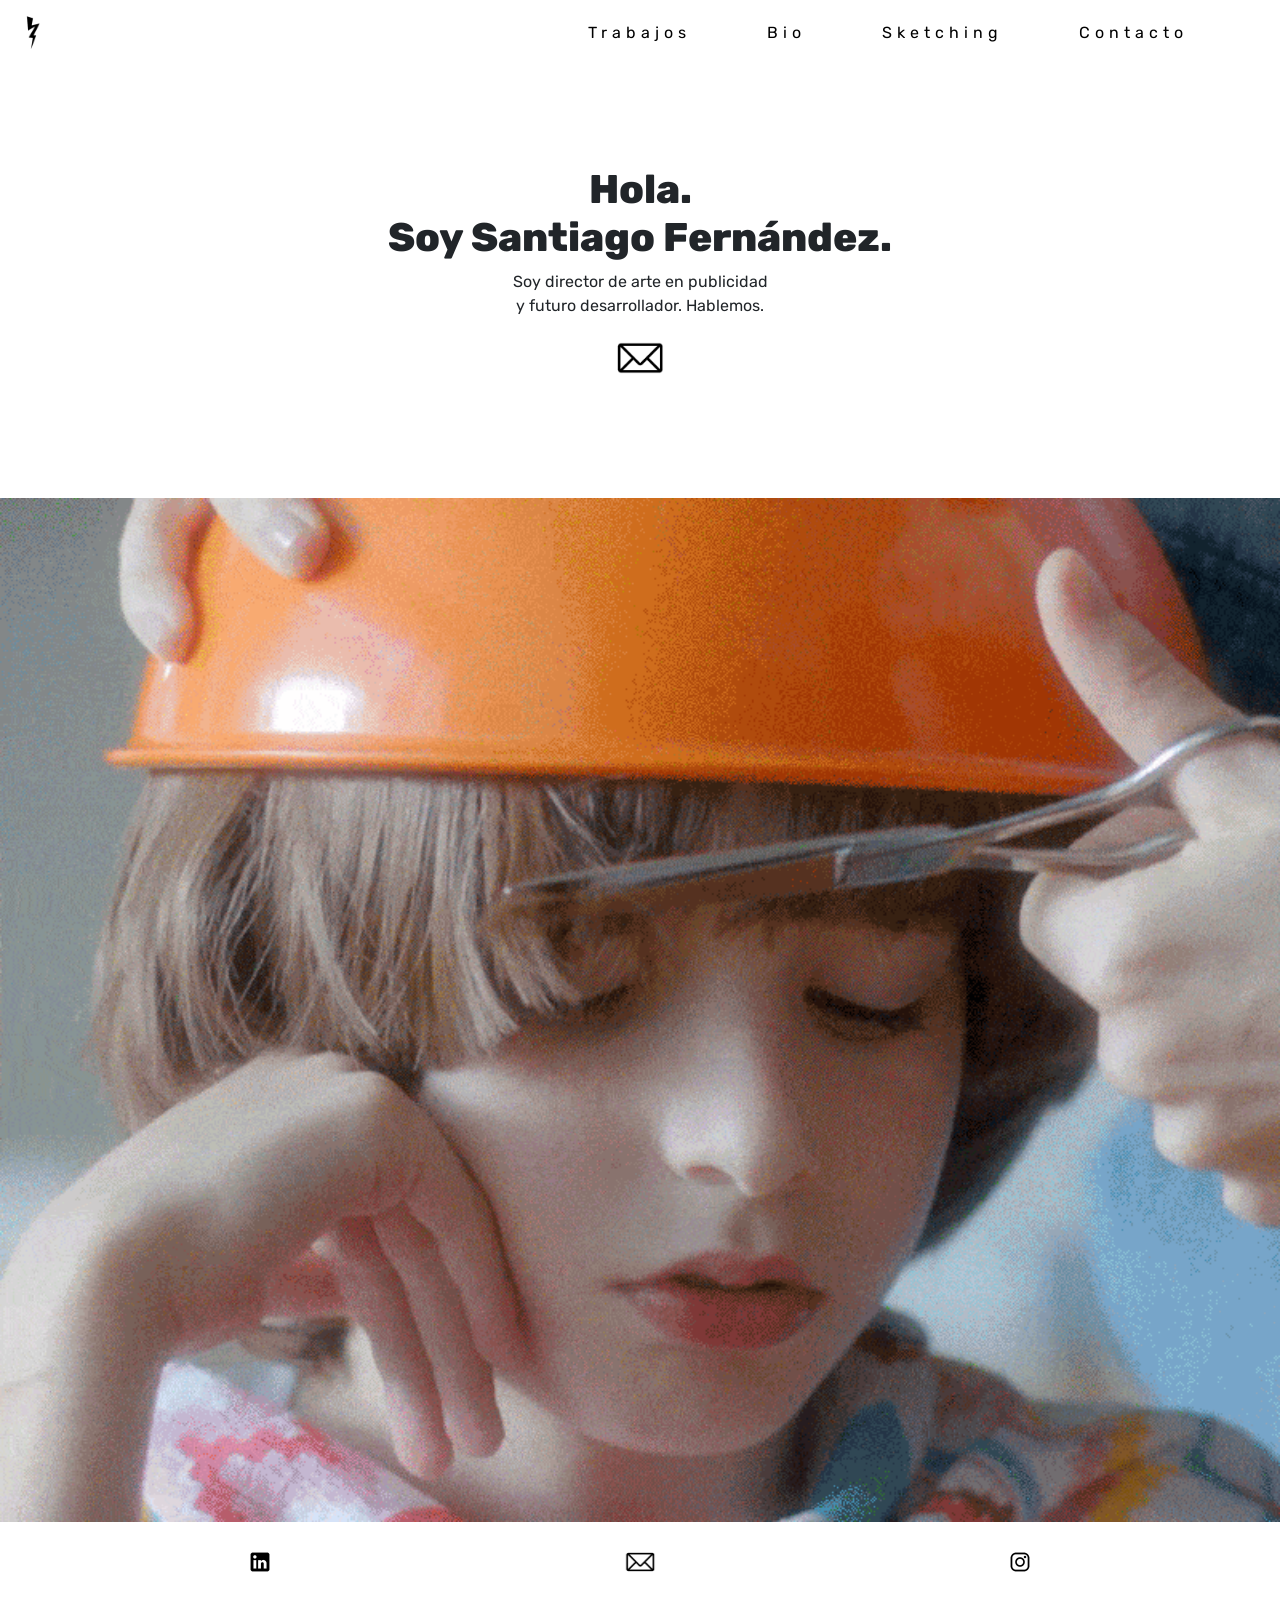
==== commit 4a271a90: "entrega final" ====
--- a/index.html
+++ b/index.html
@@ -2,18 +2,21 @@
 <!DOCTYPE html>
 <!-- idioma -->
 <html lang="en">
+
 <!-- cabecera -->
 
 <head>
   <meta charset="UTF-8" />
   <meta http-equiv="X-UA-Compatible" content="IE=edge" />
   <meta name="viewport" content="width=device-width, initial-scale=1.0" />
-  <title>Santiago Fernández</title>
+  <meta name="description" content="Santiago Fernández. Director de Arte.">
+  <meta name="keywords" content="Dirección de Arte, Diseño Gráfico, Publicidad, Desarrollo Web, Trabajo">
+  <title>Santiago Fernández | Home</title>
   <link rel="shortcut icon" href="img/favicon.ico" />
   <!-- estilo externo -->
-  <link rel="stylesheet" href="css/styles.css" />
+  <link rel="stylesheet" href="css/style.css" />
+
   <!-- tipografias -->
-
   <!-- rubik -->
   <link rel="preconnect" href="https://fonts.googleapis.com">
   <link rel="preconnect" href="https://fonts.gstatic.com" crossorigin>
@@ -22,8 +25,6 @@
   <link rel="preconnect" href="https://fonts.googleapis.com">
   <link rel="preconnect" href="https://fonts.gstatic.com" crossorigin>
   <link href="https://fonts.googleapis.com/css2?family=Rubik:wght@800&display=swap" rel="stylesheet" />
-
-
 
   <!-- roboto -->
   <link rel="preconnect" href="https://fonts.googleapis.com" />
@@ -39,22 +40,21 @@
     integrity="sha384-GLhlTQ8iRABdZLl6O3oVMWSktQOp6b7In1Zl3/Jr59b6EGGoI1aFkw7cmDA6j6gD" crossorigin="anonymous" />
 </head>
 
+
+
 <!-- cuerpo -->
 
 <body>
 
-  <div>
-    <h1>Prueba SCSS</h1>
-  </div>
-
-  <!-- NavBar de bootstrap modificada -->
+  <!-- NavBar de bootstrap -->
   <nav class="navbar navbar-expand-lg bg-body-tertiary">
     <div class="container-fluid">
-      <a class="navbar-brand" href="index.html">Logo home</a>
+      <a class="navbar-brand" href="index.html"><img src="img/logo_home.png" alt="logo rayito"></a>
       <button class="navbar-toggler" type="button" data-bs-toggle="collapse" data-bs-target="#navbarNav"
         aria-controls="navbarNav" aria-expanded="false" aria-label="Toggle navigation">
         <span class="navbar-toggler-icon"></span>
       </button>
+
       <!-- modificacion -->
       <div class="container">
         <div class="row float-end">
@@ -62,16 +62,16 @@
             <div class="collapse navbar-collapse" id="navbarNav">
               <ul class="navbar-nav">
                 <li class="nav-item">
-                  <a class="nav-link" href="pages/trabajos.html">Trabajos</a>
+                  <a class="nav-link text-center" href="pages/trabajos.html">Trabajos</a>
                 </li>
                 <li class="nav-item">
-                  <a class="nav-link" href="pages/bio.html">Bio</a>
+                  <a class="nav-link text-center" href="pages/bio.html">Bio</a>
                 </li>
                 <li class="nav-item">
-                  <a class="nav-link" href="pages/making_off.html">MakingOff</a>
+                  <a class="nav-link text-center" href="pages/sketching.html">Sketching</a>
                 </li>
                 <li class="nav-item">
-                  <a class="nav-link" href="pages/contacto.html">Contacto</a>
+                  <a class="nav-link text-center" href="pages/contacto.html">Contacto</a>
                 </li>
               </ul>
             </div>
@@ -80,47 +80,64 @@
       </div>
     </div>
   </nav>
+  <!-- Fin NavBar de bootstrap -->
 
+
+
+  <!-- Portada Home -->
   <div class="container portada">
-    <div class="row align-items-center">
-      <!-- bloque col para desktop  -->
-      <div class="col-sm-12 col-lg-6">
-        <!-- Titulo presentacion e inicio de web -->
+    <div class="row d-flex justify-content-center">
+      <div class="col-sm-12 col-lg-6 portada__bloqueTexto">
 
-        <h1 class="text-center">
-          ¡Hola! <br />
+
+        <!-- Titulo y parafo presentacion -->
+        <h1 class="text-center portada__h1">
+          Hola. <br />
           Soy Santiago Fernández.
         </h1>
-        <!-- Texto presentacion que va junto con el titulo -->
-        <p class="text-center">
+        <p class="text-center portada__p">
           Soy director de arte en publicidad <br />
           y futuro desarrollador. Hablemos.
         </p>
 
-        <!-- boton icono de mail que va debajo del texto de presentacion -->
-        <a href="pages/contacto.html"><img class="portada__iconMail"src="img/img_home_mail.png" alt="logo rayito"></a>
-      </div>
-      <!-- gif que ocupa la mitad del ancho del lado derecho en desktop -->
-      <div class="col-sm-12 col-lg-6">
-        <img class="img-fluid gifBack" src="img/gif_home_ani.gif" alt="gif" />
+        <!-- icono mail presentacion -->
+        <a class="d-flex justify-content-center" href="pages/contacto.html"><img class="portada__iconMail"
+            src="img/img_home_mail.png" alt="logo mail"></a>
+
       </div>
     </div>
   </div>
+ 
 
-  <!-- footer con logos de redes. va del lado izquierdo -->
-  <div class="container footer">
-    <div class="row footer">
-      <a class="footerMail" href="pages/contacto.html"><img src="img/img_home_mail.png" alt="link contacto" /></a>
+  <!-- gif home -->
+  <div class="col-sm-12 col-lg-12 col-xl-12 col-xxl-12">
+    <img class="img-fluid gifPortada" src="img/gif_home_ani.gif" alt="gif" />
+  </div>
 
-      <a class="footerIn" href="https://www.linkedin.com/in/santiago-fernández-19b98869/">
-        <img src="img/logo_in.png" alt="logo linkedin" />
-      </a>
+ <!-- Fin Portada Home -->
 
-      <a class="footerIg" href="https://www.instagram.com/rayito.rayito.rayito/"><img src="img/logo_ig.png"
-          alt="logo linkedin" />
-      </a>
+
+   <!-- footer con logos de redes -->
+  <div class="container text-center">
+    <div class="row justify-content-center">
+      <div class="col-4">
+        <a class="footer__in" href="https://www.linkedin.com/in/santiago-fern%C3%A1ndez-19b98869/"><img
+          src="img/logo_in.png" alt="link contacto" /></a>
+      </div>
+      <div class="col-4">
+        <a class="footer__mail" href="pages/contacto.html"><img src="img/img_home_mail.png" alt="link contacto" /></a>
+      </div>
+      <div class="col-4">
+        <a class="footer__ig" href="https://www.instagram.com/rayito.rayito.rayito/"><img src="img/logo_ig.png"
+          alt="logo linkedin" /></a>
+      </div>
     </div>
-  </div>
+    <div>
+  <!-- Fin footer con logos de redes -->
+ 
+ 
+
+
 
   <!-- js bootstrap -->
   <script src="https://cdn.jsdelivr.net/npm/bootstrap@5.3.0-alpha1/dist/js/bootstrap.bundle.min.js"
--- a/css/style.css
+++ b/css/style.css
@@ -0,0 +1,110 @@
+@import url(https://fonts.googleapis.com/css2?family=Rubik:wght@300;800&display=swap);
+div .col-lg-4.col-xl-4 {
+  padding: 0;
+  transition: all .1s ease-out;
+  transform-origin: center center; }
+
+div .quilmes {
+  width: 100vw;
+  height: auto;
+  transition: all .1s ease-out; }
+
+.container__trabajos div:hover {
+  transform: scale(1.015);
+  transition: all .1s ease-in; }
+
+.fotoBio {
+  margin: 0;
+  padding: 0;
+  width: 100%;
+  object-fit: contain; }
+
+.tipoBio {
+  font-family: "Rubik", sans-serif; }
+  .tipoBio .text-center {
+    padding: 40px;
+    margin: 10px; }
+
+.container .img-fluid .sketch {
+  margin: 0;
+  padding: 0;
+  object-fit: contain; }
+
+.contacto {
+  font-family: "Rubik", sans-serif; }
+  .contacto p {
+    margin: 0; }
+  .contacto__texto {
+    padding: 100px 10px 100px 10px; }
+  .contacto h1 {
+    font-weight: 800; }
+
+.formulario {
+  font-family: "Rubik", sans-serif; }
+  .formulario .botones {
+    margin: 0px 0px 350px 0px; }
+    .formulario .botones .btnUno {
+      margin: 0px 5px 0px 5px; }
+    .formulario .botones .btnDos {
+      margin: 0px 5px 0px 5px; }
+
+.btnUno:hover {
+  transform: scale(1.05);
+  transition: all .15s ease-in; }
+
+.btnDos:hover {
+  transform: scale(1.05);
+  transition: all .15s ease-in; }
+
+.navbar-expand-lg.bg-body-tertiary {
+  background-color: transparent !important; }
+
+.navbar-brand img {
+  margin: 0px;
+  width: 40px;
+  height: auto; }
+
+.navbar-collapse a {
+  font-family: "Rubik", sans-serif;
+  color: black;
+  margin: 0 30px;
+  letter-spacing: 5px; }
+  .navbar-collapse a:hover {
+    scale: 105%; }
+
+.portada {
+  font-family: "Rubik", sans-serif; }
+  .portada p {
+    margin: 0; }
+  .portada__bloqueTexto {
+    padding: 100px 10px 0 10px; }
+  .portada__h1 {
+    font-weight: 800; }
+  .portada__iconMail {
+    margin: 0px 0px 100px 0px;
+    scale: 40%;
+    transition: all .4s ease-out;
+    transform-origin: center center; }
+
+.portada__iconMail:hover {
+  transform: scale(1.25);
+  transition: all .15s ease-in; }
+
+.gifPortada {
+  margin: 0;
+  padding: 0;
+  width: 100%;
+  object-fit: contain; }
+
+.footer a {
+  margin: 0px;
+  padding: 0px; }
+
+.footer__mail img {
+  scale: 25%; }
+
+.footer__in img {
+  scale: 25%; }
+
+.footer__ig img {
+  scale: 25%; }
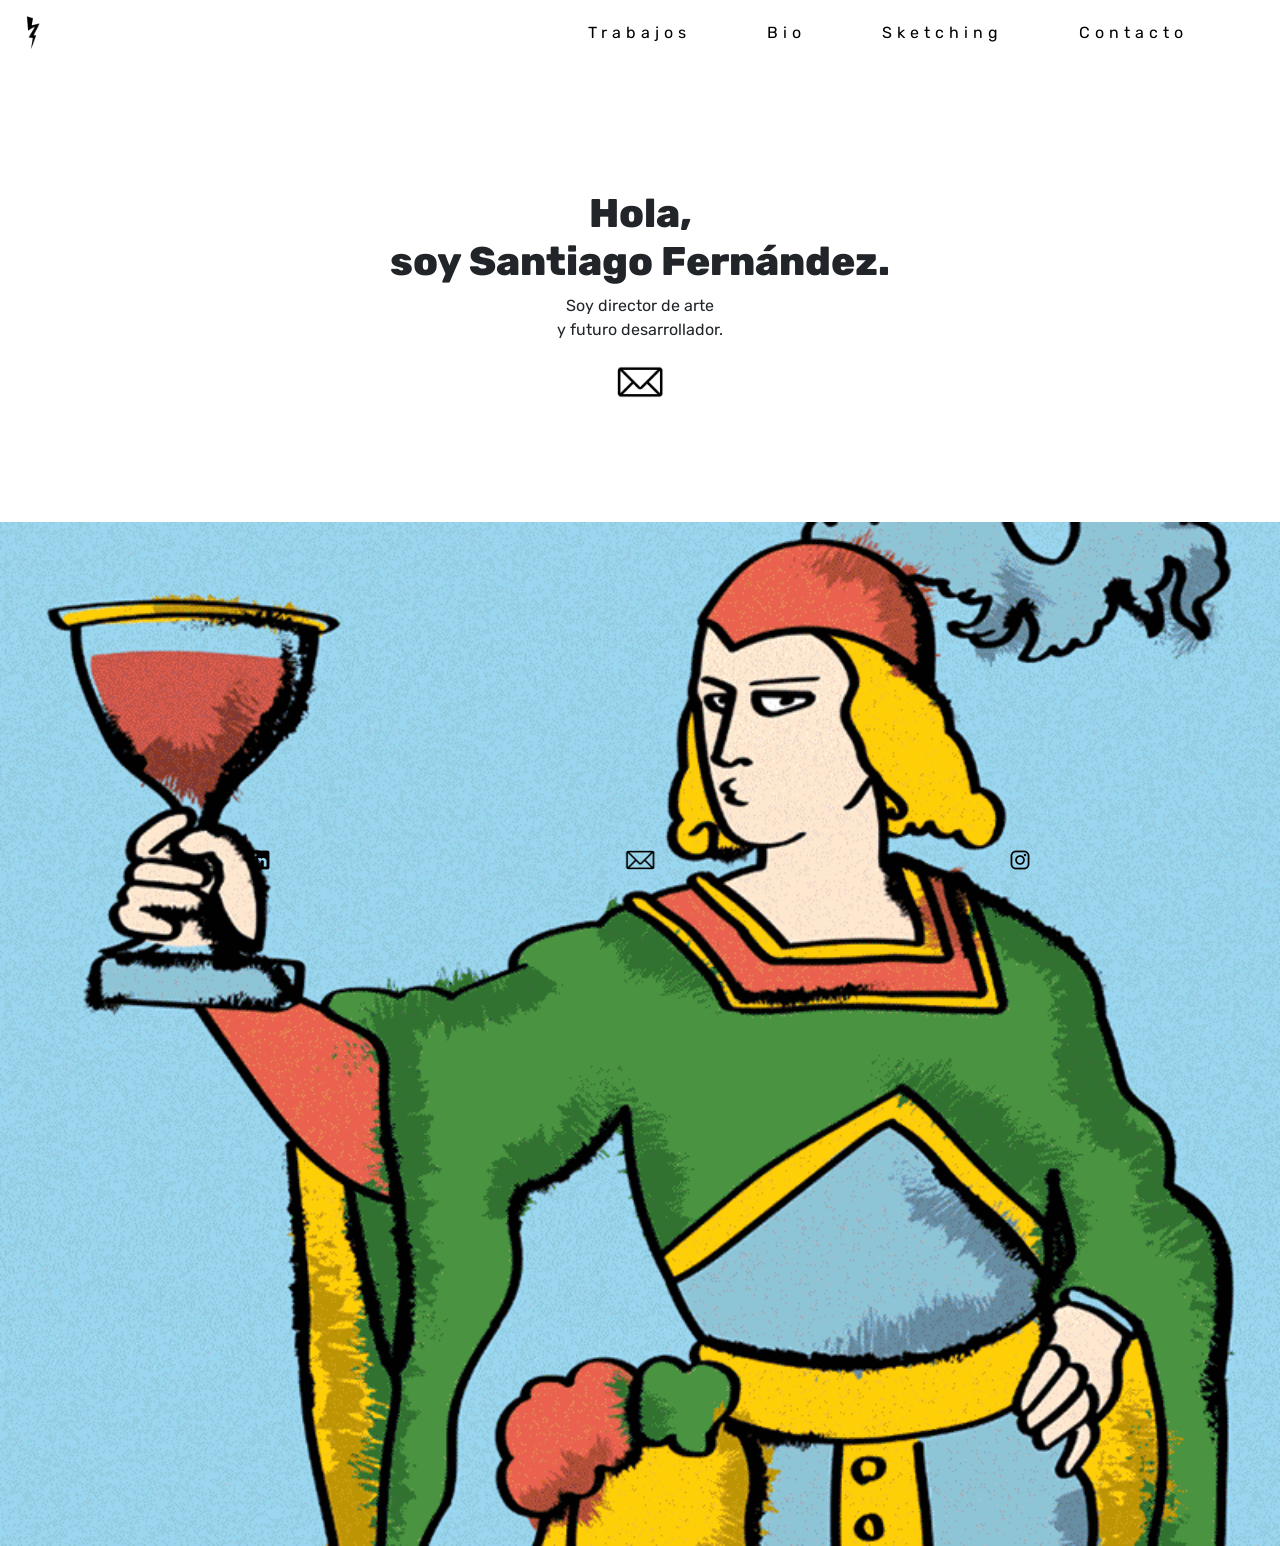
==== commit 3f8d11ea: "modificacion final 1" ====
--- a/index.html
+++ b/index.html
@@ -47,7 +47,7 @@
 <body>
 
   <!-- NavBar de bootstrap -->
-  <nav class="navbar navbar-expand-lg bg-body-tertiary">
+  <nav class="navbar fixed-top navbar-expand-lg bg-body-tertiary">
     <div class="container-fluid">
       <a class="navbar-brand" href="index.html"><img src="img/logo_home.png" alt="logo rayito"></a>
       <button class="navbar-toggler" type="button" data-bs-toggle="collapse" data-bs-target="#navbarNav"
@@ -92,12 +92,12 @@
 
         <!-- Titulo y parafo presentacion -->
         <h1 class="text-center portada__h1">
-          Hola. <br />
-          Soy Santiago Fernández.
+          Hola, <br />
+          soy Santiago Fernández.
         </h1>
         <p class="text-center portada__p">
-          Soy director de arte en publicidad <br />
-          y futuro desarrollador. Hablemos.
+          Soy director de arte<br />
+          y futuro desarrollador.
         </p>
 
         <!-- icono mail presentacion -->
@@ -118,7 +118,7 @@
 
 
    <!-- footer con logos de redes -->
-  <div class="container text-center">
+  <div class="container text-center fixed-bottom footer">
     <div class="row justify-content-center">
       <div class="col-4">
         <a class="footer__in" href="https://www.linkedin.com/in/santiago-fern%C3%A1ndez-19b98869/"><img
--- a/css/style.css
+++ b/css/style.css
@@ -13,16 +13,19 @@
   transform: scale(1.015);
   transition: all .1s ease-in; }
 
+.primerFila {
+  padding: 60px 0px 0px 0px; }
+
 .fotoBio {
   margin: 0;
-  padding: 0;
+  padding: 60px 0px 0px 0px;
   width: 100%;
   object-fit: contain; }
 
 .tipoBio {
   font-family: "Rubik", sans-serif; }
   .tipoBio .text-center {
-    padding: 40px;
+    padding: 40px 50px 100px 50px;
     margin: 10px; }
 
 .container .img-fluid .sketch {
@@ -35,18 +38,9 @@
   .contacto p {
     margin: 0; }
   .contacto__texto {
-    padding: 100px 10px 100px 10px; }
+    padding: 400px 10px 360px 10px; }
   .contacto h1 {
     font-weight: 800; }
-
-.formulario {
-  font-family: "Rubik", sans-serif; }
-  .formulario .botones {
-    margin: 0px 0px 350px 0px; }
-    .formulario .botones .btnUno {
-      margin: 0px 5px 0px 5px; }
-    .formulario .botones .btnDos {
-      margin: 0px 5px 0px 5px; }
 
 .btnUno:hover {
   transform: scale(1.05);
@@ -57,7 +51,7 @@
   transition: all .15s ease-in; }
 
 .navbar-expand-lg.bg-body-tertiary {
-  background-color: transparent !important; }
+  background-color: white !important; }
 
 .navbar-brand img {
   margin: 0px;
@@ -77,7 +71,7 @@
   .portada p {
     margin: 0; }
   .portada__bloqueTexto {
-    padding: 100px 10px 0 10px; }
+    padding: 190px 10px 0 10px; }
   .portada__h1 {
     font-weight: 800; }
   .portada__iconMail {
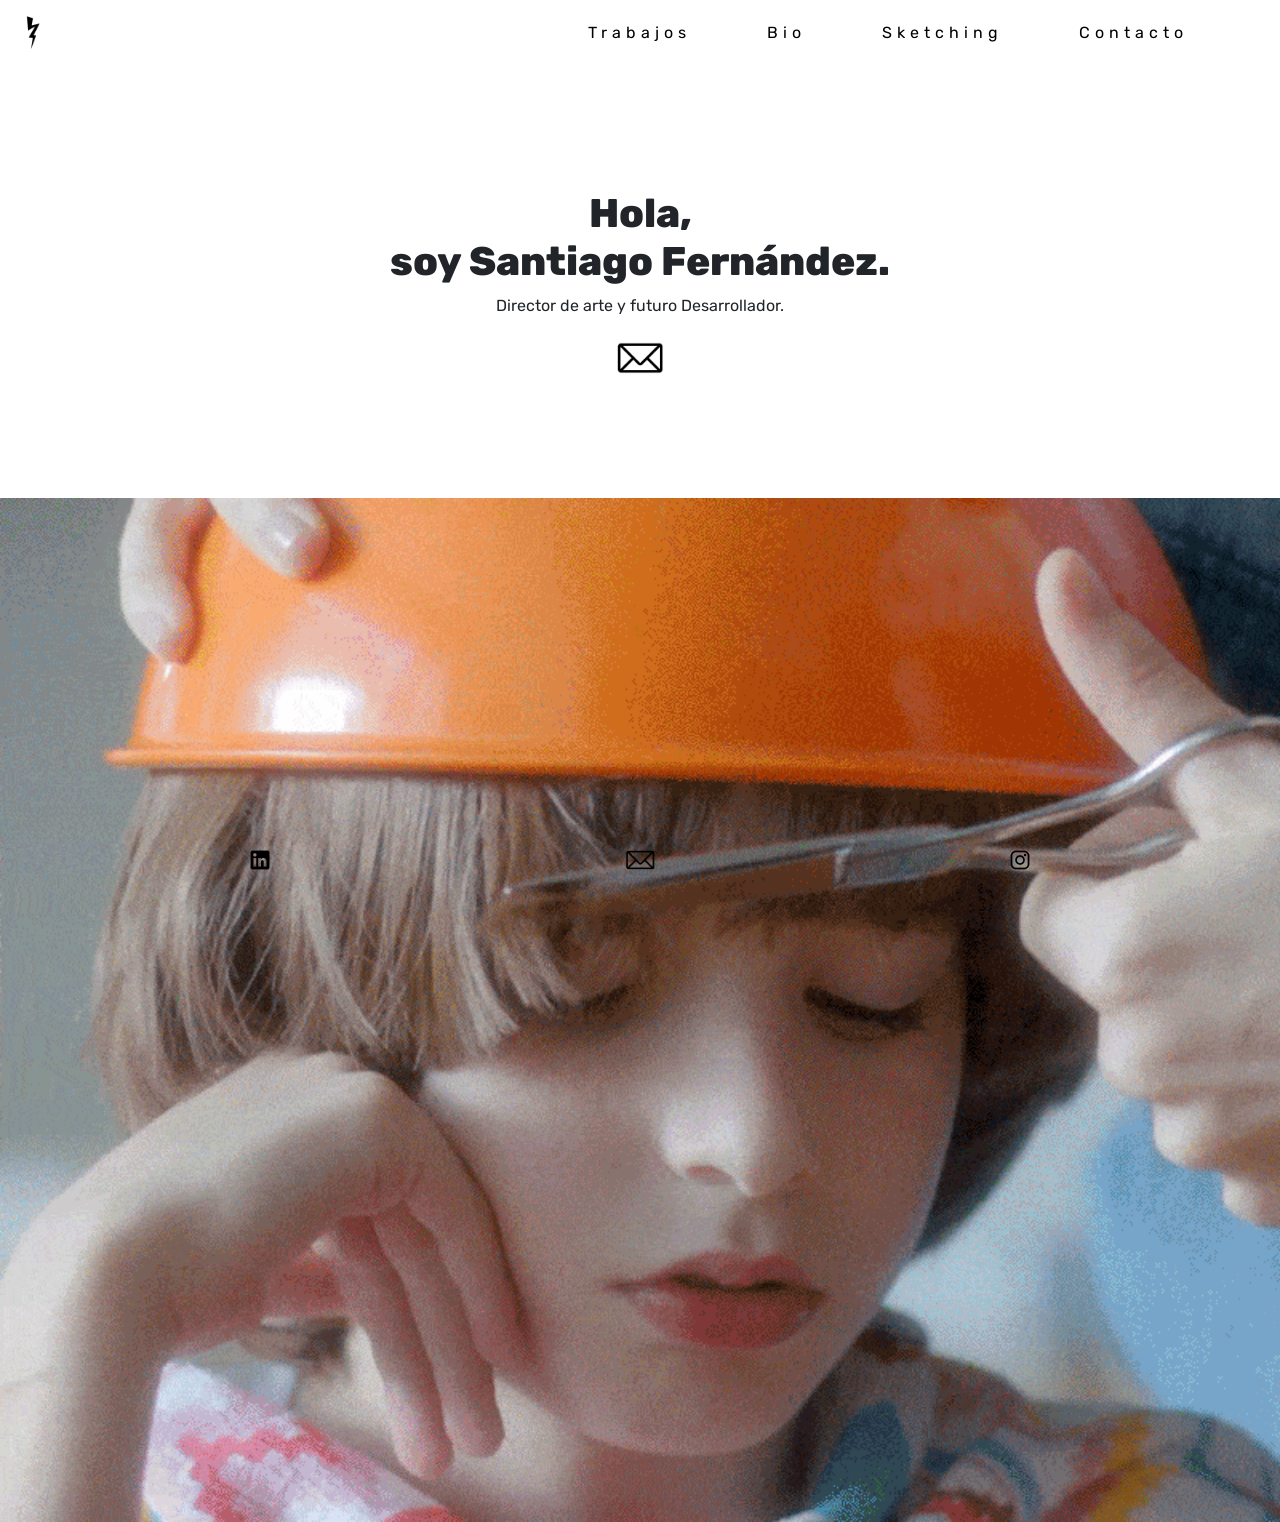
==== commit 5a114ce5: "modificacion final 1" ====
--- a/index.html
+++ b/index.html
@@ -96,8 +96,7 @@
           soy Santiago Fernández.
         </h1>
         <p class="text-center portada__p">
-          Soy director de arte<br />
-          y futuro desarrollador.
+          Director de arte y futuro Desarrollador.
         </p>
 
         <!-- icono mail presentacion -->
@@ -107,42 +106,42 @@
       </div>
     </div>
   </div>
- 
+
 
   <!-- gif home -->
   <div class="col-sm-12 col-lg-12 col-xl-12 col-xxl-12">
     <img class="img-fluid gifPortada" src="img/gif_home_ani.gif" alt="gif" />
   </div>
 
- <!-- Fin Portada Home -->
+  <!-- Fin Portada Home -->
 
 
-   <!-- footer con logos de redes -->
+  <!-- footer con logos de redes -->
   <div class="container text-center fixed-bottom footer">
     <div class="row justify-content-center">
       <div class="col-4">
         <a class="footer__in" href="https://www.linkedin.com/in/santiago-fern%C3%A1ndez-19b98869/"><img
-          src="img/logo_in.png" alt="link contacto" /></a>
+            src="img/logo_in.png" alt="link contacto" /></a>
       </div>
       <div class="col-4">
         <a class="footer__mail" href="pages/contacto.html"><img src="img/img_home_mail.png" alt="link contacto" /></a>
       </div>
       <div class="col-4">
         <a class="footer__ig" href="https://www.instagram.com/rayito.rayito.rayito/"><img src="img/logo_ig.png"
-          alt="logo linkedin" /></a>
+            alt="logo linkedin" /></a>
       </div>
     </div>
     <div>
-  <!-- Fin footer con logos de redes -->
- 
- 
+      <!-- Fin footer con logos de redes -->
 
 
 
-  <!-- js bootstrap -->
-  <script src="https://cdn.jsdelivr.net/npm/bootstrap@5.3.0-alpha1/dist/js/bootstrap.bundle.min.js"
-    integrity="sha384-w76AqPfDkMBDXo30jS1Sgez6pr3x5MlQ1ZAGC+nuZB+EYdgRZgiwxhTBTkF7CXvN"
-    crossorigin="anonymous"></script>
+
+
+      <!-- js bootstrap -->
+      <script src="https://cdn.jsdelivr.net/npm/bootstrap@5.3.0-alpha1/dist/js/bootstrap.bundle.min.js"
+        integrity="sha384-w76AqPfDkMBDXo30jS1Sgez6pr3x5MlQ1ZAGC+nuZB+EYdgRZgiwxhTBTkF7CXvN"
+        crossorigin="anonymous"></script>
 </body>
 
 </html>
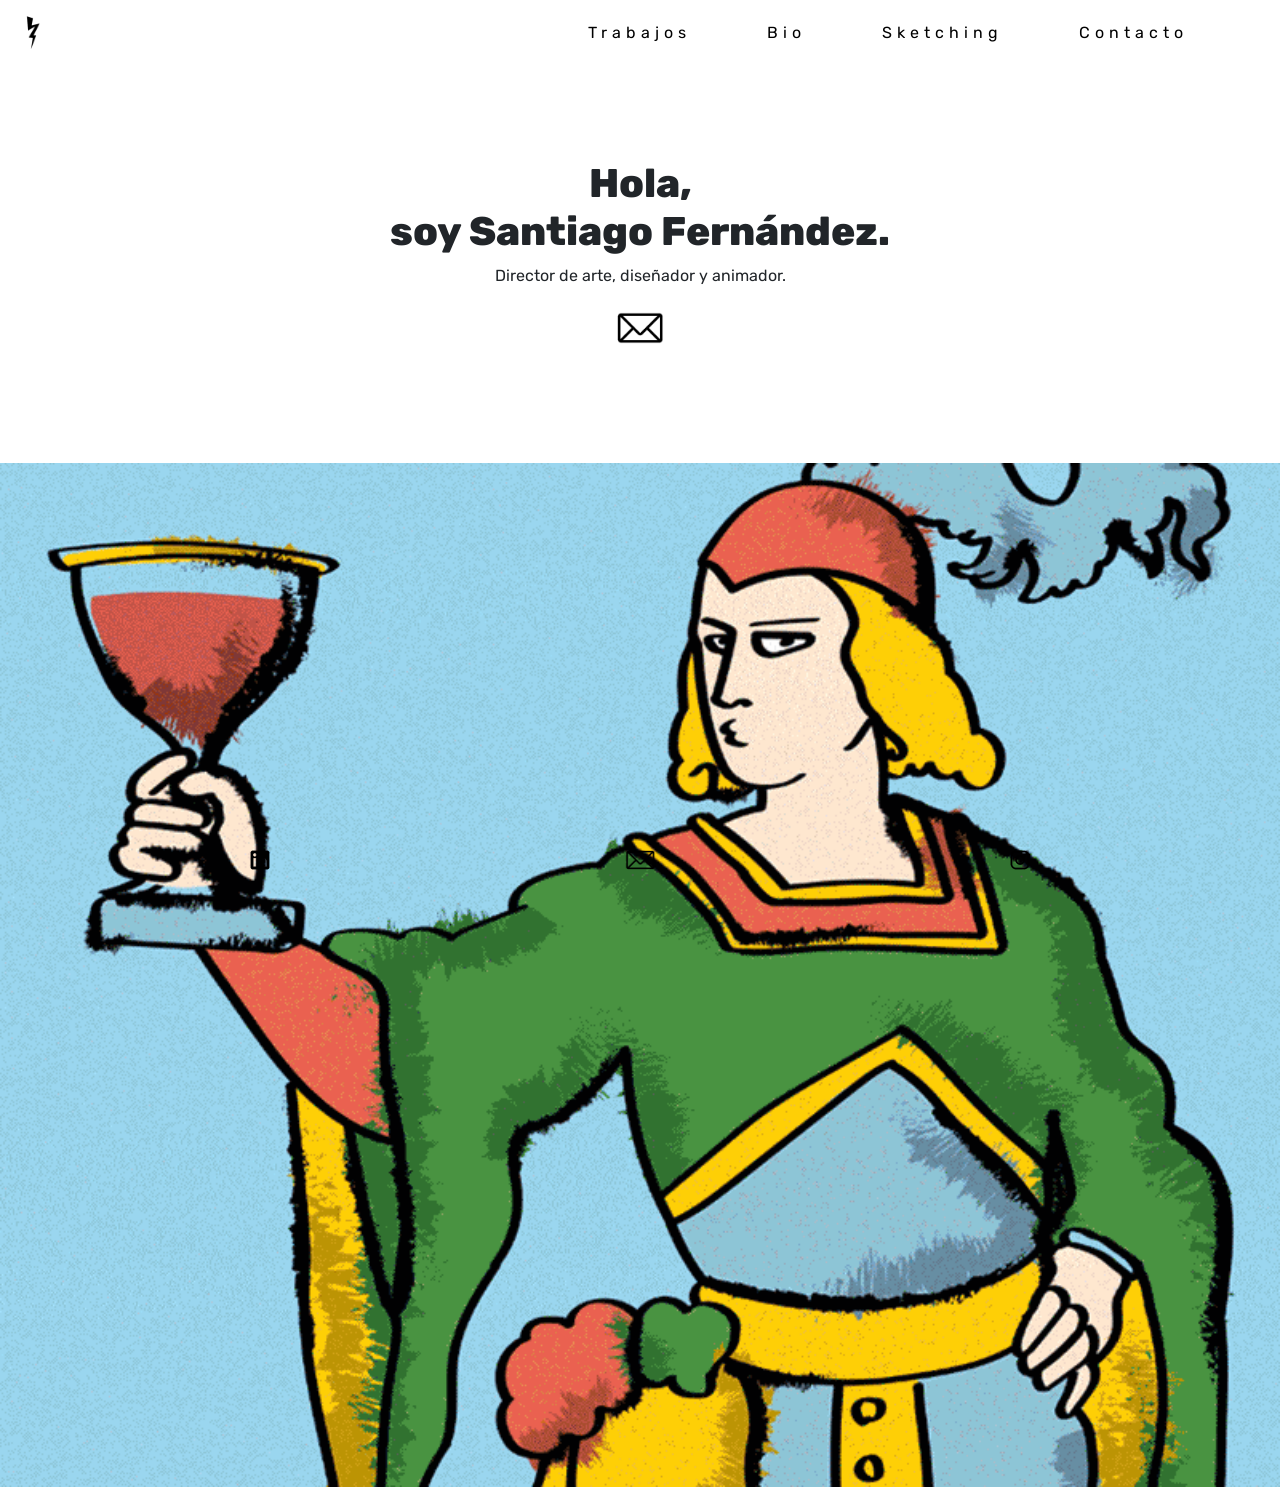
==== commit 6f1321ef: "Update index.html" ====
--- a/index.html
+++ b/index.html
@@ -96,7 +96,7 @@
           soy Santiago Fernández.
         </h1>
         <p class="text-center portada__p">
-          Director de arte y futuro Desarrollador.
+          Director de arte, diseñador y animador.
         </p>
 
         <!-- icono mail presentacion -->
@@ -145,4 +145,4 @@
 </body>
 
 </html>
-<!-- fin del sitio -->+<!-- fin del sitio -->
--- a/css/style.css
+++ b/css/style.css
@@ -28,9 +28,9 @@
     padding: 40px 50px 100px 50px;
     margin: 10px; }
 
-.container .img-fluid .sketch {
-  margin: 0;
-  padding: 0;
+.sketch {
+  scale: 95%;
+  padding: 10px 0px 0px 0px;
   object-fit: contain; }
 
 .contacto {
@@ -71,11 +71,11 @@
   .portada p {
     margin: 0; }
   .portada__bloqueTexto {
-    padding: 190px 10px 0 10px; }
+    padding: 160px 10px 0 10px; }
   .portada__h1 {
     font-weight: 800; }
   .portada__iconMail {
-    margin: 0px 0px 100px 0px;
+    margin: 0px 0px 95px 0px;
     scale: 40%;
     transition: all .4s ease-out;
     transform-origin: center center; }
